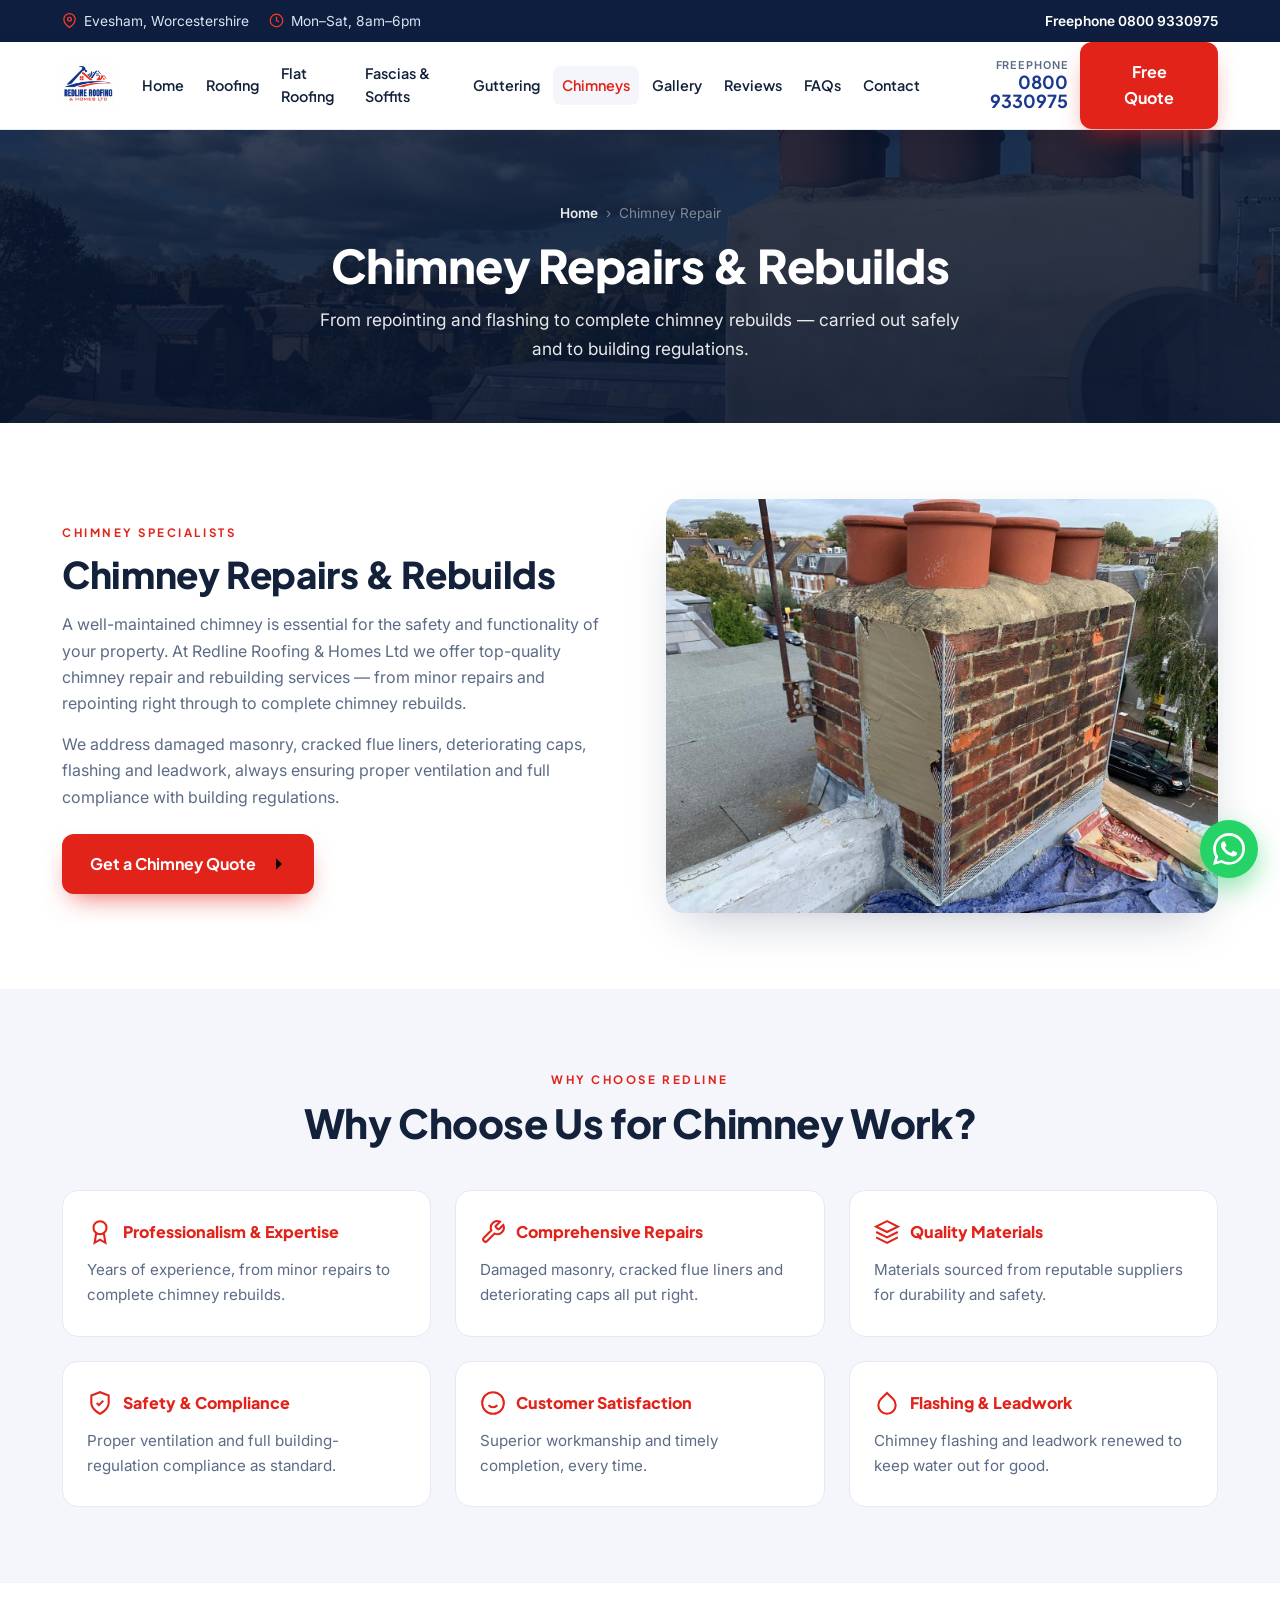
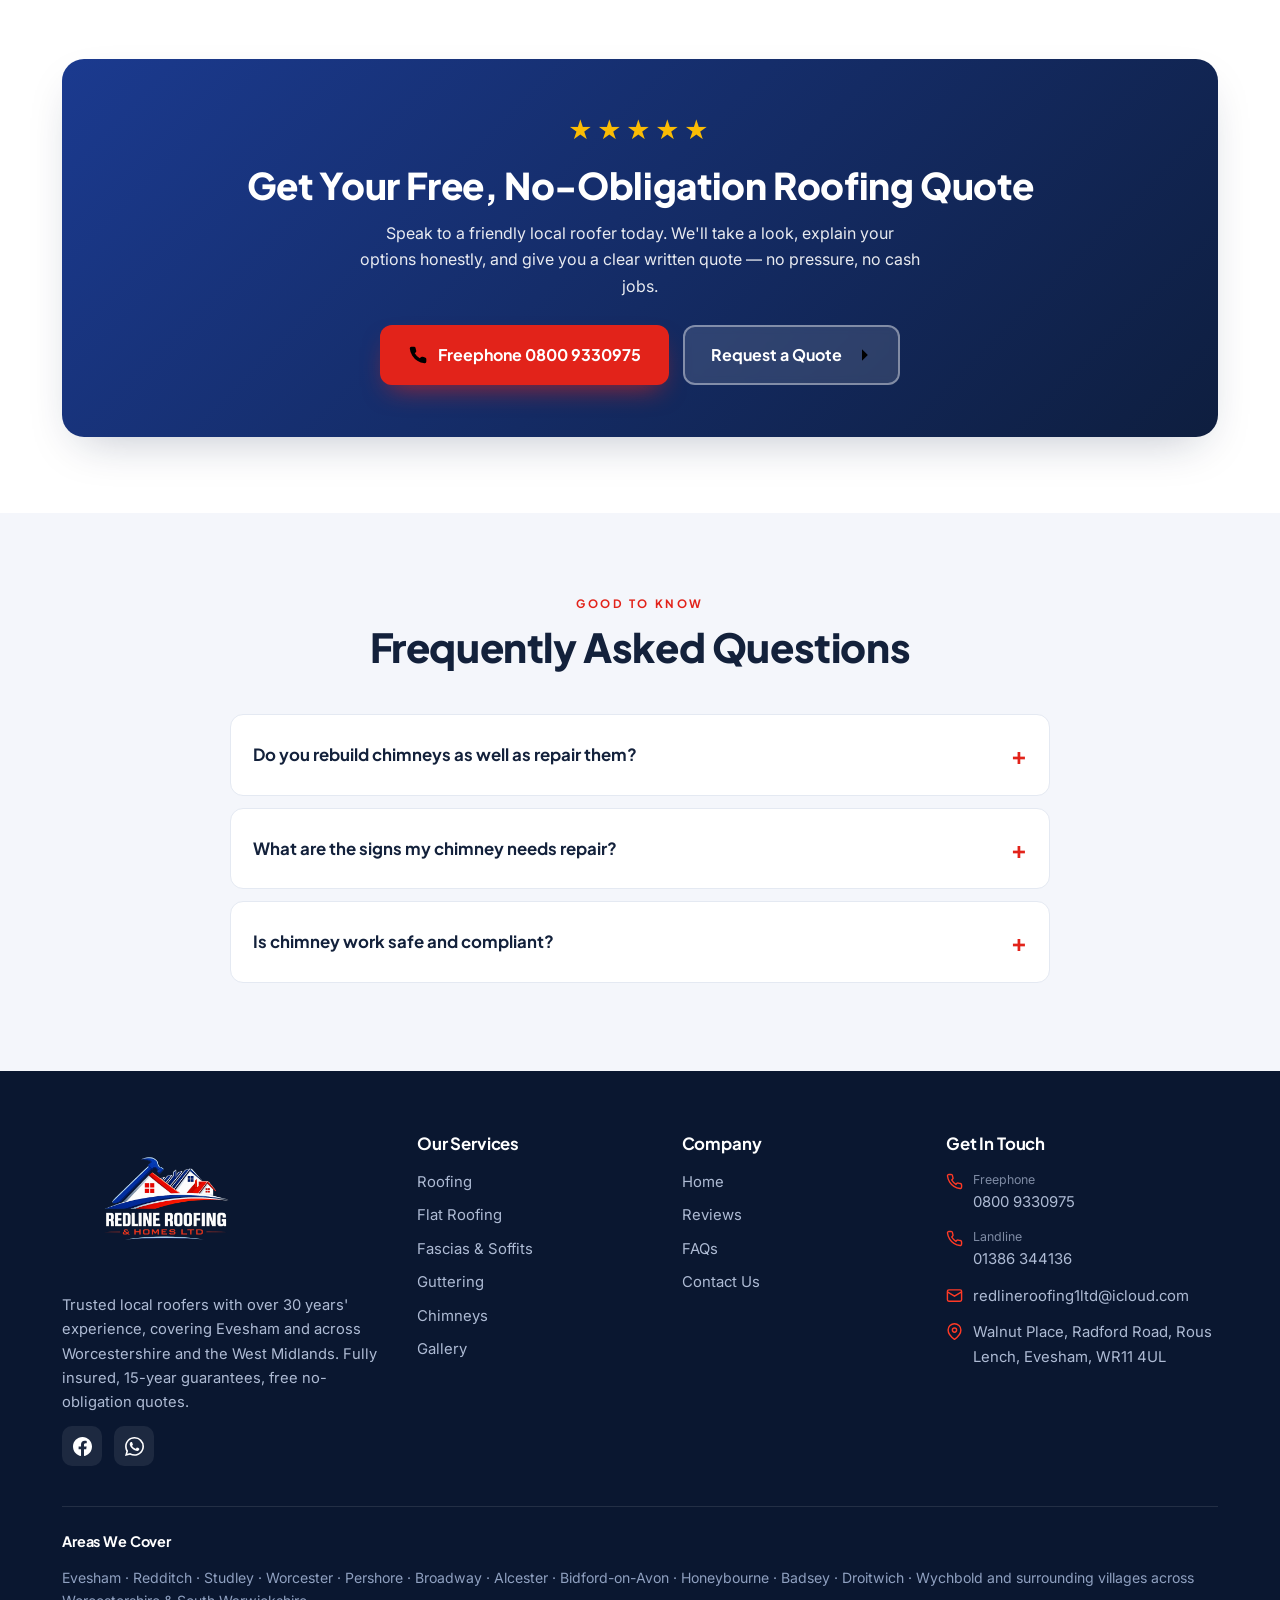
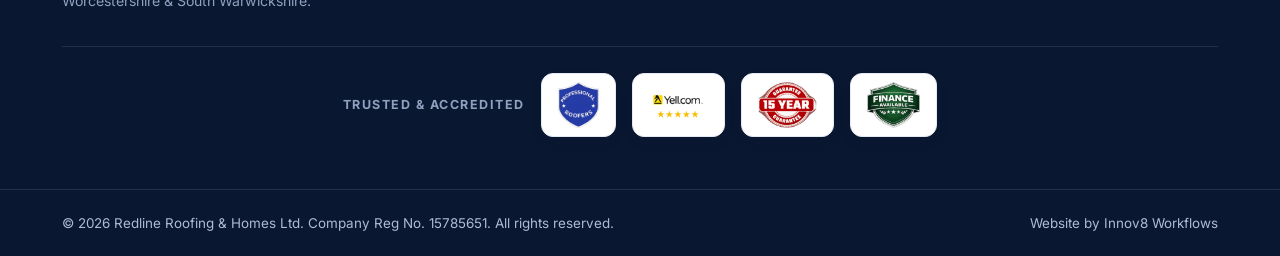
==== chimneys-repair/index.html @ e3055345 "Add 15-Year Guarantee + Finance Available badges to trust strip & footer Cut both from their grey mo" ====
<!DOCTYPE html><html lang="en-GB"><head>
<meta charset="UTF-8"><meta name="viewport" content="width=device-width, initial-scale=1.0">
<title>Chimney Repairs & Rebuilds | Evesham | Redline Roofing</title>
<meta name="description" content="Chimney repairs, repointing, flashing & full rebuilds across Evesham & Worcestershire. Safe, building-reg compliant chimney work by fully insured roofers. Free quotes: 0800 9330975.">
<link rel="canonical" href="https://www.redlineroofingandhomesltd.co.uk/chimneys-repair/">
<meta name="robots" content="index,follow">
<meta name="theme-color" content="#0A1730">
<meta property="og:type" content="website"><meta property="og:site_name" content="Redline Roofing & Homes Ltd">
<meta property="og:title" content="Chimney Repairs & Rebuilds | Evesham | Redline Roofing"><meta property="og:description" content="Chimney repairs, repointing, flashing & full rebuilds across Evesham & Worcestershire. Safe, building-reg compliant chimney work by fully insured roofers. Free quotes: 0800 9330975.">
<meta property="og:url" content="https://www.redlineroofingandhomesltd.co.uk/chimneys-repair/"><meta property="og:image" content="https://innov8-workflows.github.io/Redline-Roofing-Home/assets/img/og-home.jpg">
<meta property="og:image:width" content="1200"><meta property="og:image:height" content="630">
<meta property="og:image:alt" content="Redline Roofing &amp; Homes Ltd — trusted roofers in Evesham &amp; Worcestershire">
<meta name="twitter:card" content="summary_large_image"><meta name="twitter:title" content="Chimney Repairs & Rebuilds | Evesham | Redline Roofing"><meta name="twitter:description" content="Chimney repairs, repointing, flashing & full rebuilds across Evesham & Worcestershire. Safe, building-reg compliant chimney work by fully insured roofers. Free quotes: 0800 9330975."><meta name="twitter:image" content="https://innov8-workflows.github.io/Redline-Roofing-Home/assets/img/og-home.jpg">
<meta name="referrer" content="strict-origin-when-cross-origin">
<link rel="icon" type="image/png" href="../assets/img/favicon.png"><link rel="apple-touch-icon" href="../assets/img/favicon.png">
<link rel="preconnect" href="https://fonts.googleapis.com"><link rel="preconnect" href="https://fonts.gstatic.com" crossorigin>
<link href="https://fonts.googleapis.com/css2?family=Plus+Jakarta+Sans:wght@600;700;800&family=Inter:wght@400;500;600;700&display=swap" rel="stylesheet">
<link rel="stylesheet" href="../assets/site.css">
<script type="application/ld+json">{"@context":"https://schema.org","@graph":[{"@type":"RoofingContractor","@id":"https://www.redlineroofingandhomesltd.co.uk/#business","name":"Redline Roofing & Homes Ltd","image":"https://www.redlineroofingandhomesltd.co.uk/assets/img/hero.jpg","url":"https://www.redlineroofingandhomesltd.co.uk/","logo":"https://www.redlineroofingandhomesltd.co.uk/assets/img/logo.jpg","telephone":"0800 9330975","email":"redlineroofing1ltd@icloud.com","priceRange":"££","address":{"@type":"PostalAddress","streetAddress":"Walnut Place, Radford Road, Rous Lench","addressLocality":"Evesham","addressRegion":"Worcestershire","postalCode":"WR11 4UL","addressCountry":"GB"},"geo":{"@type":"GeoCoordinates","latitude":52.1616,"longitude":-1.9873},"areaServed":[{"@type":"City","name":"Evesham"},{"@type":"City","name":"Redditch"},{"@type":"City","name":"Studley"},{"@type":"City","name":"Worcester"},{"@type":"City","name":"Pershore"},{"@type":"City","name":"Broadway"},{"@type":"City","name":"Alcester"},{"@type":"City","name":"Bidford-on-Avon"},{"@type":"City","name":"Honeybourne"},{"@type":"City","name":"Badsey"},{"@type":"City","name":"Droitwich"},{"@type":"City","name":"Wychbold"}],"openingHoursSpecification":[{"@type":"OpeningHoursSpecification","dayOfWeek":["Monday","Tuesday","Wednesday","Thursday","Friday","Saturday"],"opens":"08:00","closes":"18:00"}],"foundingDate":"2005","slogan":"Your Professional Local Roofers","founder":{"@type":"Person","name":"Levy Price"},"knowsAbout":["Roofing","New roofs","Roof repairs","Flat roofing","EPDM","GRP fibreglass roofing","Fascias and soffits","Guttering","Chimney repairs","Repointing","Leadwork"]},{"@type":"WebPage","@id":"https://www.redlineroofingandhomesltd.co.uk/chimneys-repair/#webpage","url":"https://www.redlineroofingandhomesltd.co.uk/chimneys-repair/","name":"Chimney Repairs & Rebuilds | Evesham | Redline Roofing","description":"Chimney repairs, repointing, flashing & full rebuilds across Evesham & Worcestershire. Safe, building-reg compliant chimney work by fully insured roofers. Free quotes: 0800 9330975.","isPartOf":{"@id":"https://www.redlineroofingandhomesltd.co.uk/#website"},"about":{"@id":"https://www.redlineroofingandhomesltd.co.uk/#business"}},{"@type":"WebSite","@id":"https://www.redlineroofingandhomesltd.co.uk/#website","url":"https://www.redlineroofingandhomesltd.co.uk/","name":"Redline Roofing & Homes Ltd","publisher":{"@id":"https://www.redlineroofingandhomesltd.co.uk/#business"}},{"@type":"BreadcrumbList","@id":"https://www.redlineroofingandhomesltd.co.uk/chimneys-repair/#breadcrumb","itemListElement":[{"@type":"ListItem","position":1,"name":"Home","item":"https://www.redlineroofingandhomesltd.co.uk/"},{"@type":"ListItem","position":2,"name":"Chimney Repair","item":"https://www.redlineroofingandhomesltd.co.uk/chimneys-repair/"}]},{"@type":"Service","name":"Chimney Repair & Rebuilds","provider":{"@id":"https://www.redlineroofingandhomesltd.co.uk/#business"},"areaServed":[{"@type":"City","name":"Evesham"},{"@type":"City","name":"Redditch"},{"@type":"City","name":"Studley"},{"@type":"City","name":"Worcester"},{"@type":"City","name":"Pershore"},{"@type":"City","name":"Broadway"},{"@type":"City","name":"Alcester"},{"@type":"City","name":"Bidford-on-Avon"},{"@type":"City","name":"Honeybourne"},{"@type":"City","name":"Badsey"},{"@type":"City","name":"Droitwich"},{"@type":"City","name":"Wychbold"}],"description":"Chimney repairs, repointing, flashing & full rebuilds across Evesham & Worcestershire. Safe, building-reg compliant chimney work by fully insured roofers. Free quotes: 0800 9330975.","serviceType":"Chimney Repair & Rebuilds"},{"@type":"FAQPage","@id":"https://www.redlineroofingandhomesltd.co.uk/chimneys-repair/#faq","mainEntity":[{"@type":"Question","name":"Do you rebuild chimneys as well as repair them?","acceptedAnswer":{"@type":"Answer","text":"Yes — we handle everything from minor repointing and flashing repairs to complete chimney rebuilds, always to building-regulation standards."}},{"@type":"Question","name":"What are the signs my chimney needs repair?","acceptedAnswer":{"@type":"Answer","text":"Crumbling mortar, leaning stacks, damaged flaunching or pots, damp patches on internal chimney breasts and failing lead flashing are all signs it's time for a chimney inspection."}},{"@type":"Question","name":"Is chimney work safe and compliant?","acceptedAnswer":{"@type":"Answer","text":"Absolutely. We ensure proper ventilation, use quality materials and comply with building regulations on every chimney job, and we're fully insured."}}]}]}</script>
</head><body>
<div class="topbar"><div class="wrap">
  <div class="tb-left">
    <span><svg viewBox="0 0 24 24" aria-hidden="true"><path d="M21 10c0 7-9 13-9 13s-9-6-9-13a9 9 0 0 1 18 0z"/><circle cx="12" cy="10" r="3"/></svg>Evesham, Worcestershire</span>
    <span><svg viewBox="0 0 24 24" aria-hidden="true"><circle cx="12" cy="12" r="10"/><polyline points="12 6 12 12 16 14"/></svg>Mon–Sat, 8am–6pm</span>
  </div>
  <div class="tb-right"><a href="tel:08009330975">Freephone 0800 9330975</a></div>
</div></div>
<header class="nav"><div class="wrap">
  <a class="nav-logo" href="../" aria-label="Redline Roofing & Homes Ltd home"><img src="../assets/img/logo.jpg" alt="Redline Roofing & Homes Ltd logo" width="170" height="68"></a>
  <nav class="nav-menu" aria-label="Primary"><a href="../">Home</a><a href="../roofing/">Roofing</a><a href="../flat-roofing/">Flat Roofing</a><a href="../fascias-soffits/">Fascias & Soffits</a><a href="../guttering/">Guttering</a><a href="../chimneys-repair/" class="active">Chimneys</a><a href="../gallery/">Gallery</a><a href="../reviews/">Reviews</a><a href="../faqs/">FAQs</a><a href="../contact-us/">Contact</a></nav>
  <div class="nav-cta">
    <a class="nav-call" href="tel:08009330975"><small>Freephone</small><b>0800 9330975</b></a>
    <a class="btn btn-red" href="../contact-us/">Free Quote</a>
  </div>
  <button class="nav-toggle" aria-label="Menu" aria-expanded="false" onclick="var m=document.getElementById('mm');var o=m.classList.toggle('open');this.setAttribute('aria-expanded',o)"><span></span><span></span><span></span></button>
</div></header>
<div class="mobile-menu" id="mm"><a href="../">Home</a><a href="../roofing/">Roofing</a><a href="../flat-roofing/">Flat Roofing</a><a href="../fascias-soffits/">Fascias & Soffits</a><a href="../guttering/">Guttering</a><a href="../chimneys-repair/">Chimneys</a><a href="../gallery/">Gallery</a><a href="../reviews/">Reviews</a><a href="../faqs/">FAQs</a><a href="../contact-us/">Contact</a><a href="tel:08009330975" style="color:var(--red)">📞 Call 0800 9330975</a></div><section class="page-hero" style="background:url('../assets/img/chimney-1.jpg') center/cover no-repeat #0A1730"><div class="wrap"><div class="crumbs"><a href="../">Home</a><span>›</span><span>Chimney Repair</span></div><h1>Chimney Repairs &amp; Rebuilds</h1><p>From repointing and flashing to complete chimney rebuilds — carried out safely and to building regulations.</p></div></section>
<section class="section"><div class="wrap"><div class="split">
  <div class="split-body reveal">
    <span class="eyebrow">Chimney Specialists</span><h2>Chimney Repairs &amp; Rebuilds</h2>
    <p>A well-maintained chimney is essential for the safety and functionality of your property. At Redline Roofing & Homes Ltd we offer top-quality chimney repair and rebuilding services — from minor repairs and repointing right through to complete chimney rebuilds.</p>
    <p>We address damaged masonry, cracked flue liners, deteriorating caps, flashing and leadwork, always ensuring proper ventilation and full compliance with building regulations.</p>
    <a class="btn btn-red" href="../contact-us/">Get a Chimney Quote <svg viewBox="0 0 24 24" aria-hidden="true"><line x1="5" y1="12" x2="19" y2="12"/><polyline points="12 5 19 12 12 19"/></svg></a>
  </div>
  <div class="split-media reveal"><img src="../assets/img/chimney-2.jpg" alt="Chimney repointing and repair in progress in Evesham" loading="lazy"></div>
</div></div></section>
<section class="section mist"><div class="wrap">
  <div class="section-head reveal"><span class="eyebrow">Why Choose Redline</span><h2>Why Choose Us for Chimney Work?</h2></div>
  <div class="feat-grid">
    <div class="feat-card reveal"><div class="n"><svg viewBox="0 0 24 24" aria-hidden="true"><circle cx="12" cy="8" r="6"/><path d="M15.477 12.89 17 22l-5-3-5 3 1.523-9.11"/></svg> Professionalism &amp; Expertise</div><p>Years of experience, from minor repairs to complete chimney rebuilds.</p></div>
    <div class="feat-card reveal"><div class="n"><svg viewBox="0 0 24 24" aria-hidden="true"><path d="M14.7 6.3a1 1 0 0 0 0 1.4l1.6 1.6a1 1 0 0 0 1.4 0l3.77-3.77a6 6 0 0 1-7.94 7.94l-6.91 6.91a2.12 2.12 0 0 1-3-3l6.91-6.91a6 6 0 0 1 7.94-7.94l-3.76 3.76z"/></svg> Comprehensive Repairs</div><p>Damaged masonry, cracked flue liners and deteriorating caps all put right.</p></div>
    <div class="feat-card reveal"><div class="n"><svg viewBox="0 0 24 24" aria-hidden="true"><polygon points="12 2 2 7 12 12 22 7 12 2"/><polyline points="2 17 12 22 22 17"/><polyline points="2 12 12 17 22 12"/></svg> Quality Materials</div><p>Materials sourced from reputable suppliers for durability and safety.</p></div>
    <div class="feat-card reveal"><div class="n"><svg viewBox="0 0 24 24" aria-hidden="true"><path d="M12 22s8-4 8-10V5l-8-3-8 3v7c0 6 8 10 8 10z"/><polyline points="9 12 11 14 15 10"/></svg> Safety &amp; Compliance</div><p>Proper ventilation and full building-regulation compliance as standard.</p></div>
    <div class="feat-card reveal"><div class="n"><svg viewBox="0 0 24 24" aria-hidden="true"><circle cx="12" cy="12" r="10"/><path d="M8 14s1.5 2 4 2 4-2 4-2"/><line x1="9" y1="9" x2="9.01" y2="9"/><line x1="15" y1="9" x2="15.01" y2="9"/></svg> Customer Satisfaction</div><p>Superior workmanship and timely completion, every time.</p></div>
    <div class="feat-card reveal"><div class="n"><svg viewBox="0 0 24 24" aria-hidden="true"><path d="M12 2.69l5.66 5.66a8 8 0 1 1-11.31 0z"/></svg> Flashing &amp; Leadwork</div><p>Chimney flashing and leadwork renewed to keep water out for good.</p></div>
  </div>
</div></section><section class="section"><div class="wrap"><div class="band reveal">
   <div class="stars">★★★★★</div>
   <h2>Get Your Free, No-Obligation Roofing Quote</h2>
   <p>Speak to a friendly local roofer today. We'll take a look, explain your options honestly, and give you a clear written quote — no pressure, no cash jobs.</p>
   <div class="hero-actions">
     <a class="btn btn-red" href="tel:08009330975"><svg viewBox="0 0 24 24" aria-hidden="true"><path d="M22 16.92v3a2 2 0 0 1-2.18 2 19.79 19.79 0 0 1-8.63-3.07 19.5 19.5 0 0 1-6-6 19.79 19.79 0 0 1-3.07-8.67A2 2 0 0 1 4.11 2h3a2 2 0 0 1 2 1.72 12.84 12.84 0 0 0 .7 2.81 2 2 0 0 1-.45 2.11L8.09 9.91a16 16 0 0 0 6 6l1.27-1.27a2 2 0 0 1 2.11-.45 12.84 12.84 0 0 0 2.81.7A2 2 0 0 1 22 16.92z"/></svg> Freephone 0800 9330975</a>
     <a class="btn btn-ghost" href="../contact-us/">Request a Quote <svg viewBox="0 0 24 24" aria-hidden="true"><line x1="5" y1="12" x2="19" y2="12"/><polyline points="12 5 19 12 12 19"/></svg></a>
   </div>
  </div></div></section><section class="section mist"><div class="wrap"><div class="section-head reveal"><span class="eyebrow">Good to know</span><h2>Frequently Asked Questions</h2></div><div class="faq"><details class="reveal"><summary>Do you rebuild chimneys as well as repair them?</summary><div class="fa-body">Yes — we handle everything from minor repointing and flashing repairs to complete chimney rebuilds, always to building-regulation standards.</div></details><details class="reveal"><summary>What are the signs my chimney needs repair?</summary><div class="fa-body">Crumbling mortar, leaning stacks, damaged flaunching or pots, damp patches on internal chimney breasts and failing lead flashing are all signs it's time for a chimney inspection.</div></details><details class="reveal"><summary>Is chimney work safe and compliant?</summary><div class="fa-body">Absolutely. We ensure proper ventilation, use quality materials and comply with building regulations on every chimney job, and we're fully insured.</div></details></div></div></section>
<a class="wa-float" href="https://wa.me/447547575441" target="_blank" rel="noopener" aria-label="WhatsApp us"><svg viewBox="0 0 24 24" aria-hidden="true"><path d="M17.47 14.38c-.3-.15-1.76-.87-2.03-.97-.27-.1-.47-.15-.67.15-.2.3-.77.96-.95 1.16-.17.2-.35.22-.65.07-.3-.15-1.26-.46-2.4-1.48-.89-.79-1.49-1.77-1.66-2.07-.17-.3-.02-.46.13-.61.13-.13.3-.35.45-.52.15-.17.2-.3.3-.5.1-.2.05-.37-.02-.52-.07-.15-.67-1.61-.92-2.21-.24-.58-.49-.5-.67-.51-.17-.01-.37-.01-.57-.01-.2 0-.52.07-.8.37-.27.3-1.04 1.02-1.04 2.48 0 1.46 1.07 2.88 1.22 3.08.15.2 2.1 3.2 5.08 4.49.71.31 1.26.49 1.69.63.71.23 1.36.19 1.87.12.57-.09 1.76-.72 2.01-1.41.25-.7.25-1.29.17-1.41-.07-.13-.27-.2-.57-.35z"/><path d="M20.52 3.45A11.86 11.86 0 0 0 12.04 0C5.46 0 .1 5.35.1 11.93c0 2.1.55 4.15 1.6 5.96L0 24l6.3-1.65a11.9 11.9 0 0 0 5.73 1.46h.01c6.58 0 11.93-5.35 11.94-11.93a11.86 11.86 0 0 0-3.46-8.43zM12.05 21.8h-.01a9.9 9.9 0 0 1-5.04-1.38l-.36-.21-3.74.98 1-3.65-.24-.37a9.86 9.86 0 0 1-1.51-5.25c0-5.46 4.45-9.9 9.91-9.9 2.65 0 5.13 1.03 7 2.9a9.82 9.82 0 0 1 2.9 7c-.01 5.46-4.46 9.9-9.91 9.9z"/></svg></a>
<footer class="footer"><div class="wrap"><div class="foot-grid">
  <div>
    <img class="foot-logo" src="../assets/img/logo-white.png" alt="Redline Roofing & Homes Ltd">
    <p>Trusted local roofers with over 30 years' experience, covering Evesham and across Worcestershire and the West Midlands. Fully insured, 15-year guarantees, free no-obligation quotes.</p>
    <div class="foot-social">
      <a href="https://www.facebook.com/redlineroofingandhomesltd/reviews" target="_blank" rel="noopener" aria-label="Facebook"><svg viewBox="0 0 24 24" aria-hidden="true"><path d="M24 12.07C24 5.4 18.63 0 12 0S0 5.4 0 12.07C0 18.1 4.39 23.09 10.13 24v-8.44H7.08v-3.49h3.05V9.41c0-3.02 1.79-4.69 4.53-4.69 1.31 0 2.68.24 2.68.24v2.97h-1.5c-1.49 0-1.96.93-1.96 1.89v2.25h3.32l-.53 3.49h-2.79V24C19.61 23.09 24 18.1 24 12.07z"/></svg></a>
      <a href="https://wa.me/447547575441" target="_blank" rel="noopener" aria-label="WhatsApp"><svg viewBox="0 0 24 24" aria-hidden="true"><path d="M17.47 14.38c-.3-.15-1.76-.87-2.03-.97-.27-.1-.47-.15-.67.15-.2.3-.77.96-.95 1.16-.17.2-.35.22-.65.07-.3-.15-1.26-.46-2.4-1.48-.89-.79-1.49-1.77-1.66-2.07-.17-.3-.02-.46.13-.61.13-.13.3-.35.45-.52.15-.17.2-.3.3-.5.1-.2.05-.37-.02-.52-.07-.15-.67-1.61-.92-2.21-.24-.58-.49-.5-.67-.51-.17-.01-.37-.01-.57-.01-.2 0-.52.07-.8.37-.27.3-1.04 1.02-1.04 2.48 0 1.46 1.07 2.88 1.22 3.08.15.2 2.1 3.2 5.08 4.49.71.31 1.26.49 1.69.63.71.23 1.36.19 1.87.12.57-.09 1.76-.72 2.01-1.41.25-.7.25-1.29.17-1.41-.07-.13-.27-.2-.57-.35z"/><path d="M20.52 3.45A11.86 11.86 0 0 0 12.04 0C5.46 0 .1 5.35.1 11.93c0 2.1.55 4.15 1.6 5.96L0 24l6.3-1.65a11.9 11.9 0 0 0 5.73 1.46h.01c6.58 0 11.93-5.35 11.94-11.93a11.86 11.86 0 0 0-3.46-8.43zM12.05 21.8h-.01a9.9 9.9 0 0 1-5.04-1.38l-.36-.21-3.74.98 1-3.65-.24-.37a9.86 9.86 0 0 1-1.51-5.25c0-5.46 4.45-9.9 9.91-9.9 2.65 0 5.13 1.03 7 2.9a9.82 9.82 0 0 1 2.9 7c-.01 5.46-4.46 9.9-9.91 9.9z"/></svg></a>
    </div>
  </div>
  <div><h4>Our Services</h4><ul class="foot-links"><a href="../roofing/">Roofing</a><a href="../flat-roofing/">Flat Roofing</a><a href="../fascias-soffits/">Fascias & Soffits</a><a href="../guttering/">Guttering</a><a href="../chimneys-repair/">Chimneys</a><a href="../gallery/">Gallery</a></ul></div>
  <div><h4>Company</h4><ul class="foot-links">
    <a href="../">Home</a><a href="../reviews/">Reviews</a><a href="../faqs/">FAQs</a><a href="../contact-us/">Contact Us</a>
  </ul></div>
  <div><h4>Get In Touch</h4><ul class="foot-contact" style="list-style:none">
    <li><svg viewBox="0 0 24 24" aria-hidden="true"><path d="M22 16.92v3a2 2 0 0 1-2.18 2 19.79 19.79 0 0 1-8.63-3.07 19.5 19.5 0 0 1-6-6 19.79 19.79 0 0 1-3.07-8.67A2 2 0 0 1 4.11 2h3a2 2 0 0 1 2 1.72 12.84 12.84 0 0 0 .7 2.81 2 2 0 0 1-.45 2.11L8.09 9.91a16 16 0 0 0 6 6l1.27-1.27a2 2 0 0 1 2.11-.45 12.84 12.84 0 0 0 2.81.7A2 2 0 0 1 22 16.92z"/></svg><span><small style="display:block;opacity:.7">Freephone</small><a href="tel:08009330975">0800 9330975</a></span></li>
    <li><svg viewBox="0 0 24 24" aria-hidden="true"><path d="M22 16.92v3a2 2 0 0 1-2.18 2 19.79 19.79 0 0 1-8.63-3.07 19.5 19.5 0 0 1-6-6 19.79 19.79 0 0 1-3.07-8.67A2 2 0 0 1 4.11 2h3a2 2 0 0 1 2 1.72 12.84 12.84 0 0 0 .7 2.81 2 2 0 0 1-.45 2.11L8.09 9.91a16 16 0 0 0 6 6l1.27-1.27a2 2 0 0 1 2.11-.45 12.84 12.84 0 0 0 2.81.7A2 2 0 0 1 22 16.92z"/></svg><span><small style="display:block;opacity:.7">Landline</small><a href="tel:01386344136">01386 344136</a></span></li>
    <li><svg viewBox="0 0 24 24" aria-hidden="true"><rect x="2" y="4" width="20" height="16" rx="2"/><path d="m22 7-10 6L2 7"/></svg><a href="mailto:redlineroofing1ltd@icloud.com">redlineroofing1ltd@icloud.com</a></li>
    <li><svg viewBox="0 0 24 24" aria-hidden="true"><path d="M21 10c0 7-9 13-9 13s-9-6-9-13a9 9 0 0 1 18 0z"/><circle cx="12" cy="10" r="3"/></svg><span>Walnut Place, Radford Road, Rous Lench, Evesham, WR11 4UL</span></li>
  </ul></div>
</div>
<div class="foot-areas" style="margin-top:40px;padding-top:26px;border-top:1px solid rgba(255,255,255,.1)"><h4 style="font-size:.9rem">Areas We Cover</h4><p style="font-size:.88rem;color:#8fa0c0">Evesham · Redditch · Studley · Worcester · Pershore · Broadway · Alcester · Bidford-on-Avon · Honeybourne · Badsey · Droitwich · Wychbold and surrounding villages across Worcestershire &amp; South Warwickshire.</p></div><div class="foot-accred"><span>Trusted &amp; Accredited</span><div class="acc-chip sm"><img src="../assets/img/acc-badge.png" alt="Professional roofers badge"></div><div class="acc-chip sm"><img src="../assets/img/acc-yell.png" alt="Listed on Yell"></div><div class="acc-chip sm"><img src="../assets/img/acc-guarantee.png" alt="15-year workmanship guarantee"></div><div class="acc-chip sm"><img src="../assets/img/acc-finance.png" alt="Finance available"></div></div>
</div>
<div class="foot-bottom"><div class="wrap">
  <span>© 2026 Redline Roofing & Homes Ltd. Company Reg No. 15785651. All rights reserved.</span>
  <span>Website by <a href="https://innov8workflows.co.uk" target="_blank" rel="noopener">Innov8 Workflows</a></span>
</div></div>
</footer>
<script>
document.querySelectorAll('#mm a').forEach(function(a){a.addEventListener('click',function(){document.getElementById('mm').classList.remove('open')})});
(function(){var e=[].slice.call(document.querySelectorAll('.reveal'));if(!('IntersectionObserver' in window)){e.forEach(function(x){x.classList.add('in')});return}var o=new IntersectionObserver(function(es){es.forEach(function(en){if(en.isIntersecting){en.target.classList.add('in');o.unobserve(en.target)}})},{threshold:.12});e.forEach(function(x){o.observe(x)})})();
(function(){var vids=[].slice.call(document.querySelectorAll('.ba-vid video'));if(!vids.length)return;function play(v){var p=v.play();if(p&&p.catch)p.catch(function(){})}if(!('IntersectionObserver' in window)){vids.forEach(play);return}var o=new IntersectionObserver(function(es){es.forEach(function(en){if(en.isIntersecting)play(en.target);else en.target.pause()})},{threshold:.35});vids.forEach(function(v){o.observe(v)})})();
(function(){var root=document.querySelector('[data-rev]');if(!root)return;var track=root.querySelector('.rev-track'),dots=root.parentNode.querySelector('.rev-dots'),cards=[].slice.call(track.children);var page=0,timer;function pv(){return window.matchMedia('(min-width:961px)').matches?3:window.matchMedia('(min-width:641px)').matches?2:1}function pages(){return Math.ceil(cards.length/pv())}function render(){var mx=Math.max(0,(cards.length-pv())*(100/pv()));var sh=Math.min(page*100,mx);track.style.transform='translateX(-'+sh+'%)';[].slice.call(dots.children).forEach(function(d,i){d.className=i===page?'on':''})}function build(){dots.innerHTML='';for(var i=0;i<pages();i++){(function(i){var b=document.createElement('button');b.setAttribute('aria-label','Go to slide '+(i+1));b.addEventListener('click',function(){page=i;render();reset()});dots.appendChild(b)})(i)}if(page>=pages())page=pages()-1;render()}function go(d){var n=pages();page=(page+d+n)%n;render()}function reset(){clearInterval(timer);timer=setInterval(function(){go(1)},5000)}root.querySelector('.prev').addEventListener('click',function(){go(-1);reset()});root.querySelector('.next').addEventListener('click',function(){go(1);reset()});root.addEventListener('mouseenter',function(){clearInterval(timer)});root.addEventListener('mouseleave',reset);var x0=null;root.addEventListener('touchstart',function(e){x0=e.touches[0].clientX},{passive:true});root.addEventListener('touchend',function(e){if(x0===null)return;var dx=e.changedTouches[0].clientX-x0;if(Math.abs(dx)>40){go(dx<0?1:-1);reset()}x0=null});var rt;window.addEventListener('resize',function(){clearTimeout(rt);rt=setTimeout(build,200)});build();reset()})();
var qf=document.getElementById('quoteForm');
if(qf){qf.addEventListener('submit',function(e){e.preventDefault();var f=this;var msg='New enquiry from the website%0a%0aName: '+encodeURIComponent(f.name.value)+'%0aPhone: '+encodeURIComponent(f.phone.value)+'%0aService: '+encodeURIComponent(f.service.value)+'%0aDetails: '+encodeURIComponent(f.message.value);window.open('https://wa.me/447547575441?text='+msg,'_blank');f.reset();var b=f.querySelector('button[type=submit]');b.textContent='Opening WhatsApp…';setTimeout(function(){b.textContent='Send My Enquiry'},2500);});}
</script>
</body></html>
---- assets/site.css ----
/* Redline Roofing & Homes Ltd — site stylesheet */
:root{
  --navy:#1B3A8F;--navy-deep:#0E1E3F;--navy-900:#0A1730;
  --red:#E2231A;--red-bright:#FF3A26;--red-deep:#C21810;
  --ink:#13213B;--muted:#5C6B86;--paper:#fff;--mist:#F4F6FB;--line:#E4E9F2;--gold:#FBBC04;
  --shadow:0 18px 48px -18px rgba(14,30,63,.28);--shadow-sm:0 6px 18px -8px rgba(14,30,63,.22);
  --display:'Plus Jakarta Sans',system-ui,sans-serif;--body:'Inter',system-ui,-apple-system,sans-serif;
  --wrap:1200px;
}
*{margin:0;padding:0;box-sizing:border-box}
html{scroll-behavior:smooth;-webkit-text-size-adjust:100%}
body{font-family:var(--body);color:var(--ink);line-height:1.65;background:var(--paper);overflow-x:hidden}
img,video{max-width:100%;display:block}
a{color:inherit;text-decoration:none}
h1,h2,h3,h4{font-family:var(--display);line-height:1.12;letter-spacing:-.01em;color:var(--ink)}
.wrap{max-width:var(--wrap);margin:0 auto;padding:0 22px}
.eyebrow{display:inline-block;font-family:var(--display);font-weight:700;font-size:.72rem;letter-spacing:.22em;text-transform:uppercase;color:var(--red);margin-bottom:12px}
.section{padding:76px 0}
.section.tight{padding:52px 0}
.section.mist{background:var(--mist)}
.section-head{max-width:720px;margin:0 auto 44px;text-align:center}
.section-head h2{font-size:clamp(1.7rem,3.6vw,2.5rem);font-weight:800}
.section-head p{margin-top:14px;color:var(--muted);font-size:1.06rem}
.lead{font-size:1.08rem;color:var(--muted)}

/* buttons */
.btn{display:inline-flex;align-items:center;justify-content:center;gap:10px;padding:15px 26px;font-family:var(--display);font-weight:700;font-size:1rem;border-radius:12px;border:2px solid transparent;cursor:pointer;transition:transform .15s,box-shadow .2s,background .2s,color .2s;text-align:center}
.btn svg{width:20px;height:20px;flex-shrink:0}
.btn:active{transform:translateY(1px)}
.btn-red{background:var(--red);color:#fff;box-shadow:0 12px 26px -10px rgba(226,35,26,.7)}
.btn-red:hover{background:var(--red-bright);transform:translateY(-2px)}
.btn-navy{background:var(--navy);color:#fff}
.btn-navy:hover{background:var(--navy-deep);transform:translateY(-2px)}
.btn-ghost{background:rgba(255,255,255,.12);color:#fff;border-color:rgba(255,255,255,.4);backdrop-filter:blur(4px)}
.btn-ghost:hover{background:rgba(255,255,255,.2)}
.btn-outline{background:transparent;color:var(--navy);border-color:var(--line)}
.btn-outline:hover{border-color:var(--navy);background:var(--mist)}

/* top bar */
.topbar{background:var(--navy-deep);color:#dbe4f5;font-size:.86rem}
.topbar .wrap{display:flex;align-items:center;justify-content:space-between;gap:16px;min-height:42px;flex-wrap:wrap}
.topbar a{color:#fff;font-weight:600;white-space:nowrap}
.topbar .tb-left{display:flex;gap:20px;align-items:center;flex-wrap:wrap}
.topbar .tb-left span{display:inline-flex;align-items:center;gap:7px}
.topbar svg{width:15px;height:15px;stroke:var(--red-bright);fill:none;stroke-width:2}
.topbar .tb-right{display:flex;gap:16px;align-items:center;color:#9fb0d0}

/* nav */
.nav{position:sticky;top:0;z-index:50;background:#fff;border-bottom:1px solid var(--line);box-shadow:0 2px 14px rgba(14,30,63,.06)}
.nav .wrap{display:flex;align-items:center;justify-content:space-between;gap:18px;min-height:78px}
.nav-logo{display:flex;align-items:center}
.nav-logo img{height:56px;width:auto}
.nav-menu{display:flex;align-items:center;gap:4px}
.nav-menu a{font-family:var(--display);font-weight:600;font-size:.95rem;color:var(--ink);padding:9px 12px;border-radius:8px;transition:color .2s,background .2s}
.nav-menu a:hover,.nav-menu a.active{color:var(--red);background:var(--mist)}
.nav-cta{display:flex;align-items:center;gap:12px}
.nav-call{display:flex;flex-direction:column;line-height:1.1;text-align:right}
.nav-call small{font-size:.68rem;color:var(--muted);font-weight:600;text-transform:uppercase;letter-spacing:.08em}
.nav-call b{font-family:var(--display);font-size:1.12rem;color:var(--navy)}
.nav-toggle{display:none;background:none;border:0;cursor:pointer;padding:8px}
.nav-toggle span{display:block;width:26px;height:3px;background:var(--navy);border-radius:2px;margin:5px 0;transition:.25s}
.mobile-menu{display:none;background:#fff;border-bottom:1px solid var(--line)}
.mobile-menu a{display:block;padding:14px 22px;font-family:var(--display);font-weight:600;color:var(--ink);border-top:1px solid var(--line)}
.mobile-menu a:hover{background:var(--mist);color:var(--red)}
.mobile-menu.open{display:block}

/* hero (home) */
.hero{position:relative;min-height:92vh;display:flex;align-items:center;justify-content:center;text-align:center;color:#fff;overflow:hidden}
.hero-video{position:absolute;inset:0;width:100%;height:100%;object-fit:cover;z-index:1;background:var(--navy-900)}
.hero-veil{position:absolute;inset:0;z-index:2;background:radial-gradient(120% 90% at 50% 34%,rgba(10,23,48,.5) 0%,rgba(10,23,48,.78) 72%,rgba(10,23,48,.92) 100%)}
.hero-inner{position:relative;z-index:3;padding:110px 22px 90px;width:100%;max-width:1000px}
.hero-logo{width:min(88vw,760px);margin:0 auto 22px;filter:drop-shadow(0 14px 30px rgba(0,0,0,.5))}
.hero h1{color:#fff;font-size:clamp(1.7rem,4.4vw,3rem);font-weight:800;text-shadow:0 2px 18px rgba(0,0,0,.4)}
.hero h1 .accent{color:var(--red-bright)}
.hero p{margin:18px auto 30px;max-width:620px;font-size:1.12rem;color:rgba(255,255,255,.92)}
.hero-actions{display:flex;gap:14px;justify-content:center;flex-wrap:wrap}
.hero-badges{display:flex;gap:22px;justify-content:center;flex-wrap:wrap;margin-top:34px;color:#fff}
.hero-badges span{display:inline-flex;align-items:center;gap:9px;font-weight:600;font-size:.92rem}
.hero-badges svg{width:20px;height:20px;stroke:var(--red-bright);fill:none;stroke-width:2}

/* page hero (interior) */
.page-hero{position:relative;color:#fff;text-align:center;padding:72px 22px 60px}
.page-hero::before{content:"";position:absolute;inset:0;background:linear-gradient(rgba(10,23,48,.82),rgba(10,23,48,.9))}
.page-hero>.wrap{position:relative;z-index:1}
.page-hero h1{color:#fff;font-size:clamp(1.9rem,4.4vw,2.9rem);font-weight:800}
.page-hero p{margin:14px auto 0;max-width:640px;color:rgba(255,255,255,.9);font-size:1.08rem}
.crumbs{display:flex;gap:8px;justify-content:center;align-items:center;margin-bottom:16px;font-size:.85rem;color:rgba(255,255,255,.75);flex-wrap:wrap}
.crumbs a{color:rgba(255,255,255,.9);font-weight:600}
.crumbs a:hover{color:var(--red-bright)}
.crumbs span{opacity:.6}

/* trust strip */
.trust{background:#fff;border-bottom:1px solid var(--line)}
.trust-items{display:grid;grid-template-columns:repeat(4,1fr);gap:0}
.trust-item{display:flex;align-items:center;gap:13px;padding:24px 18px;border-right:1px solid var(--line)}
.trust-item:last-child{border-right:0}
.trust-item svg{width:32px;height:32px;stroke:var(--red);fill:none;stroke-width:1.8;flex-shrink:0}
.trust-item b{display:block;font-family:var(--display);font-size:1.02rem;color:var(--ink)}
.trust-item small{color:var(--muted);font-size:.84rem}

/* intro / split */
.split{display:grid;grid-template-columns:1fr 1fr;gap:52px;align-items:center}
.split.rev .split-media{order:2}
.split-media img,.split-media video{border-radius:18px;box-shadow:var(--shadow);width:100%}
.split-body h2{font-size:clamp(1.6rem,3.4vw,2.3rem);font-weight:800;margin-bottom:16px}
.split-body p{color:var(--muted);margin-bottom:14px}
.split-body .btn{margin-top:10px}
.ticks{list-style:none;margin:18px 0 8px}
.ticks li{display:flex;gap:11px;align-items:flex-start;padding:7px 0;font-weight:500;color:var(--ink)}
.ticks svg{width:20px;height:20px;stroke:var(--red);fill:none;stroke-width:2.4;flex-shrink:0;margin-top:3px}

/* services grid */
.svc-grid{display:grid;grid-template-columns:repeat(3,1fr);gap:24px}
.svc-card{background:#fff;border:1px solid var(--line);border-radius:16px;padding:30px 26px;box-shadow:var(--shadow-sm);transition:transform .2s,box-shadow .2s;display:flex;flex-direction:column}
.svc-card:hover{transform:translateY(-5px);box-shadow:var(--shadow)}
.svc-ic{width:56px;height:56px;border-radius:13px;background:linear-gradient(135deg,var(--navy),var(--navy-deep));display:flex;align-items:center;justify-content:center;margin-bottom:18px}
.svc-ic svg{width:28px;height:28px;stroke:#fff;fill:none;stroke-width:1.9}
.svc-card h3{font-size:1.24rem;font-weight:800;margin-bottom:9px}
.svc-card p{color:var(--muted);font-size:.97rem;margin-bottom:16px;flex:1}
.svc-more{font-family:var(--display);font-weight:700;color:var(--red);font-size:.94rem;display:inline-flex;align-items:center;gap:6px}
.svc-more svg{width:16px;height:16px;flex-shrink:0;stroke:var(--red);fill:none;stroke-width:2.4}
.svc-card:hover .svc-more{gap:10px}

/* before/after video showcase */
.ba-card{display:grid;grid-template-columns:minmax(0,360px) 1fr;gap:46px;align-items:center;max-width:960px;margin:0 auto}
.ba-media{position:relative;border-radius:18px;overflow:hidden;aspect-ratio:1244/1660;background:var(--navy-900);box-shadow:var(--shadow)}
.ba-media video{width:100%;height:100%;object-fit:cover}
.ba-badge{position:absolute;top:14px;left:14px;z-index:3;font-family:var(--display);font-weight:700;font-size:.72rem;letter-spacing:.1em;color:#fff;background:rgba(10,23,48,.72);padding:7px 13px;border-radius:30px}
.ba-body h2{font-size:clamp(1.5rem,3vw,2.1rem);font-weight:800;margin-bottom:14px}
.ba-body p{color:var(--muted);margin-bottom:18px}

/* gallery */
.gal-grid{display:grid;grid-template-columns:repeat(3,1fr);gap:16px}
.gal-item{border-radius:14px;overflow:hidden;box-shadow:var(--shadow-sm);position:relative;aspect-ratio:4/3}
.gal-item img{width:100%;height:100%;object-fit:cover;transition:transform .5s}
.gal-item:hover img{transform:scale(1.06)}
.gal-item.tall{grid-row:auto}
.gal-item.wide{grid-column:auto}

/* why / features */
.feat-grid{display:grid;grid-template-columns:repeat(3,1fr);gap:24px}
.feat-card{background:#fff;border:1px solid var(--line);border-radius:16px;padding:28px 24px}
.feat-card .n{display:flex;align-items:center;gap:10px;font-family:var(--display);font-weight:800;color:var(--red);margin-bottom:12px}
.feat-card .n svg{width:26px;height:26px;stroke:var(--red);fill:none;stroke-width:1.9}
.feat-card h3{font-size:1.14rem;margin-bottom:8px}
.feat-card p{color:var(--muted);font-size:.95rem}

/* areas */
.areas-wrap{display:grid;grid-template-columns:1.1fr 1fr;gap:46px;align-items:center}
.area-list{display:flex;flex-wrap:wrap;gap:10px;margin-top:8px}
.area-list span{background:#fff;border:1px solid var(--line);border-radius:30px;padding:9px 16px;font-weight:600;font-size:.92rem;color:var(--ink);display:inline-flex;align-items:center;gap:7px}
.area-list svg{width:15px;height:15px;stroke:var(--red);fill:none;stroke-width:2}

/* reviews cta band */
.band{background:linear-gradient(135deg,var(--navy),var(--navy-deep));color:#fff;text-align:center;border-radius:22px;padding:52px 30px;box-shadow:var(--shadow)}
.band h2{color:#fff;font-size:clamp(1.6rem,3.4vw,2.3rem);font-weight:800}
.band p{margin:14px auto 26px;max-width:560px;color:rgba(255,255,255,.9)}
.band .hero-actions{margin-top:0}
.stars{color:var(--gold);font-size:1.5rem;letter-spacing:4px;margin-bottom:14px}

/* review cards */
.rev-grid{display:grid;grid-template-columns:repeat(3,1fr);gap:22px}
.rev-card{background:#fff;border:1px solid var(--line);border-radius:16px;padding:26px;box-shadow:var(--shadow-sm)}
.rev-card .stars{font-size:1.1rem;margin-bottom:12px}
.rev-card p{color:var(--ink);font-size:.98rem;margin-bottom:14px}
.rev-card b{font-family:var(--display);color:var(--navy)}
.plat-row{display:flex;gap:16px;flex-wrap:wrap;justify-content:center;margin-top:8px}
.plat-btn{display:inline-flex;align-items:center;gap:10px;background:#fff;border:1px solid var(--line);border-radius:12px;padding:14px 22px;font-family:var(--display);font-weight:700;color:var(--ink);box-shadow:var(--shadow-sm);transition:transform .15s,border-color .2s}
.plat-btn:hover{transform:translateY(-2px);border-color:var(--navy)}
.plat-btn svg,.plat-btn img{width:24px;height:24px}

/* faq */
.faq{max-width:820px;margin:0 auto}
.faq details{background:#fff;border:1px solid var(--line);border-radius:13px;margin-bottom:12px;overflow:hidden}
.faq summary{list-style:none;cursor:pointer;padding:20px 22px;font-family:var(--display);font-weight:700;font-size:1.05rem;color:var(--ink);display:flex;justify-content:space-between;align-items:center;gap:14px}
.faq summary::-webkit-details-marker{display:none}
.faq summary::after{content:"+";font-size:1.5rem;color:var(--red);flex-shrink:0;transition:transform .2s}
.faq details[open] summary::after{transform:rotate(45deg)}
.faq details[open] summary{color:var(--red)}
.faq .fa-body{padding:0 22px 20px;color:var(--muted)}

/* contact + form */
.contact-grid{display:grid;grid-template-columns:1fr 1.05fr;gap:46px;align-items:start}
.contact-info h3{font-size:1.5rem;font-weight:800;margin-bottom:18px}
.ci-row{display:flex;gap:14px;align-items:flex-start;padding:15px 0;border-bottom:1px solid var(--line)}
.ci-row svg{width:24px;height:24px;stroke:var(--red);fill:none;stroke-width:1.9;flex-shrink:0;margin-top:2px}
.ci-row small{display:block;color:var(--muted);font-size:.8rem;text-transform:uppercase;letter-spacing:.08em;font-weight:600}
.ci-row a,.ci-row b{font-family:var(--display);font-size:1.1rem;color:var(--ink);font-weight:700}
.form{background:#fff;border:1px solid var(--line);border-radius:18px;padding:30px;box-shadow:var(--shadow)}
.form h3{font-size:1.4rem;margin-bottom:6px}
.form p.sub{color:var(--muted);margin-bottom:20px;font-size:.95rem}
.field{margin-bottom:15px}
.field label{display:block;font-weight:600;font-size:.9rem;margin-bottom:6px;color:var(--ink)}
.field input,.field textarea,.field select{width:100%;padding:13px 15px;border:1px solid var(--line);border-radius:10px;font-family:var(--body);font-size:1rem;background:var(--mist);color:var(--ink)}
.field input:focus,.field textarea:focus,.field select:focus{outline:none;border-color:var(--navy);background:#fff}
.field-row{display:grid;grid-template-columns:1fr 1fr;gap:15px}

/* footer */
.footer{background:var(--navy-900);color:#aebbd4;padding:64px 0 0}
.foot-grid{display:grid;grid-template-columns:1.4fr 1fr 1fr 1.2fr;gap:38px}
.footer img.foot-logo{width:210px;margin-bottom:18px}
.footer h4{color:#fff;font-size:1.05rem;margin-bottom:16px;font-weight:700}
.footer p{font-size:.92rem;margin-bottom:12px}
.footer a{color:#aebbd4;transition:color .2s}
.footer a:hover{color:#fff}
.foot-links{list-style:none;display:flex;flex-direction:column;gap:9px;font-size:.93rem}
.foot-contact li{display:flex;gap:10px;align-items:flex-start;margin-bottom:12px;font-size:.93rem}
.foot-contact svg{width:17px;height:17px;stroke:var(--red-bright);fill:none;stroke-width:2;flex-shrink:0;margin-top:3px}
.foot-social{display:flex;gap:12px;margin-top:8px}
.foot-social a{width:40px;height:40px;border-radius:10px;background:rgba(255,255,255,.08);display:flex;align-items:center;justify-content:center}
.foot-social a:hover{background:var(--red)}
.foot-social svg{width:19px;height:19px;fill:#fff}
.foot-bottom{border-top:1px solid rgba(255,255,255,.1);margin-top:52px;padding:22px 0;font-size:.84rem}
.foot-bottom .wrap{display:flex;justify-content:space-between;gap:16px;flex-wrap:wrap}

/* whatsapp float */
.wa-float{position:fixed;right:22px;bottom:22px;z-index:60;width:58px;height:58px;border-radius:50%;background:#25D366;box-shadow:0 10px 26px rgba(37,211,102,.5);display:flex;align-items:center;justify-content:center}
.wa-float svg{width:32px;height:32px;fill:#fff}
.wa-float:hover{transform:scale(1.06)}

/* reveal */
.reveal{opacity:0;transform:translateY(24px);transition:opacity .7s ease,transform .7s ease}
.reveal.in{opacity:1;transform:none}

/* responsive */
@media(max-width:960px){
  .split,.areas-wrap,.contact-grid,.ba-card{grid-template-columns:1fr;gap:30px}
  .split.rev .split-media{order:0}
  .svc-grid,.feat-grid,.rev-grid{grid-template-columns:1fr 1fr}
  .foot-grid{grid-template-columns:1fr 1fr}
  .trust-items{grid-template-columns:1fr 1fr}
  .trust-item:nth-child(2){border-right:0}
  .ba-media{max-width:340px;margin:0 auto}
}
@media(max-width:720px){
  .nav-menu,.nav-call{display:none}
  .nav-toggle{display:block}
  .section{padding:54px 0}
  .svc-grid,.feat-grid,.rev-grid,.gal-grid,.foot-grid{grid-template-columns:1fr}
  .gal-grid{grid-auto-rows:220px}
  .gal-item.tall{grid-row:span 1}
  .gal-item.wide{grid-column:span 1}
  .field-row{grid-template-columns:1fr}
  .trust-items{grid-template-columns:1fr}
  .trust-item{border-right:0;border-bottom:1px solid var(--line)}
  .hero-actions .btn{width:100%}
  .topbar .tb-right{display:none}
}
@media(prefers-reduced-motion:reduce){*{animation:none!important;transition:none!important;scroll-behavior:auto!important}}

/* ===== standard-template homepage components ===== */
.svc-grid.two-up{grid-template-columns:1fr 1fr;gap:18px}
.svc-grid.two-up .svc-card{flex-direction:row;align-items:flex-start;gap:16px;padding:22px}
.svc-grid.two-up .svc-ic{width:48px;height:48px;border-radius:11px;margin-bottom:0;flex-shrink:0}
.svc-grid.two-up .svc-ic svg{width:24px;height:24px}
.svc-grid.two-up .svc-card h3{font-size:1.1rem;margin-bottom:5px}
.svc-grid.two-up .svc-card p{font-size:.92rem;margin-bottom:10px}
.svc-tx{display:flex;flex-direction:column}

.ba-stack{display:flex;flex-direction:column;gap:48px}
.ba-row{display:grid;grid-template-columns:minmax(0,360px) 1fr;grid-template-areas:"vid title" "vid desc";column-gap:46px;row-gap:6px;align-items:center}
.ba-row.rev{grid-template-columns:1fr minmax(0,360px);grid-template-areas:"title vid" "desc vid"}
.ba-vid{grid-area:vid;position:relative;border-radius:18px;overflow:hidden;aspect-ratio:1244/1660;background:var(--navy-900);box-shadow:var(--shadow)}
.ba-vid video{width:100%;height:100%;object-fit:cover;display:block}
.ba-title{grid-area:title;align-self:end}
.ba-title h3{font-size:clamp(1.4rem,3vw,2rem);font-weight:800}
.ba-desc{grid-area:desc;align-self:start}
.ba-desc p{color:var(--muted);margin-bottom:16px}
.ba-badge{position:absolute;top:14px;left:14px;z-index:3;font-family:var(--display);font-weight:700;font-size:.72rem;letter-spacing:.1em;color:#fff;background:rgba(10,23,48,.72);padding:7px 13px;border-radius:30px}

.g-rating{display:inline-flex;align-items:center;gap:10px;margin-top:16px;background:#fff;border:1px solid var(--line);border-radius:40px;padding:9px 18px;box-shadow:var(--shadow-sm);font-size:.95rem;color:var(--ink)}
.g-rating .stars{color:var(--gold);font-size:1rem;letter-spacing:1px}
.gmark{width:20px;height:20px;flex-shrink:0}

.rev-carousel{display:flex;align-items:stretch;gap:10px}
.rev-viewport{overflow:hidden;flex:1}
.rev-track{display:flex;transition:transform .5s ease}
.rev-card{flex:0 0 100%;padding:0 10px;box-sizing:border-box}
.rev-card.static{flex:none;padding:0}
.rev-card-in{background:#fff;border:1px solid var(--line);border-radius:16px;padding:26px;box-shadow:var(--shadow-sm);height:100%}
.rev-top{display:flex;align-items:center;justify-content:space-between;margin-bottom:14px}
.rev-top .stars{color:var(--gold);font-size:1.05rem;letter-spacing:1px}
.rev-card p{color:var(--ink);font-size:.98rem;margin-bottom:18px}
.rev-by{display:flex;align-items:center;gap:12px}
.rev-av{width:42px;height:42px;border-radius:50%;background:linear-gradient(135deg,var(--navy),var(--navy-deep));color:#fff;display:flex;align-items:center;justify-content:center;font-family:var(--display);font-weight:800;font-size:1.1rem;flex-shrink:0}
.rev-by b{font-family:var(--display);color:var(--ink);display:block}
.rev-by small{color:var(--muted);font-size:.82rem}
.rev-arrow{flex-shrink:0;align-self:center;width:46px;height:46px;border-radius:50%;border:1px solid var(--line);background:#fff;cursor:pointer;display:flex;align-items:center;justify-content:center;box-shadow:var(--shadow-sm);transition:.2s}
.rev-arrow:hover{background:var(--navy);border-color:var(--navy)}
.rev-arrow svg{width:22px;height:22px;stroke:var(--navy);fill:none;stroke-width:2.4}
.rev-arrow:hover svg{stroke:#fff}
.rev-dots{display:flex;justify-content:center;gap:9px;margin-top:22px}
.rev-dots button{width:9px;height:9px;border-radius:50%;border:0;background:var(--line);cursor:pointer;padding:0;transition:.2s}
.rev-dots button.on{background:var(--red);width:26px;border-radius:5px}
.rev-static-grid{display:grid;grid-template-columns:repeat(3,1fr);gap:22px}
@media(min-width:641px){.rev-card{flex-basis:50%}}
@media(min-width:961px){.rev-card{flex-basis:33.3333%}}

.finalcta{position:relative;padding:90px 22px;text-align:center;color:#fff}
.finalcta-overlay{position:absolute;inset:0;background:linear-gradient(135deg,rgba(10,23,48,.2),rgba(194,24,16,.14))}
.finalcta-in{position:relative;z-index:2;max-width:720px;margin:0 auto}
.finalcta .stars{color:var(--gold);font-size:1.4rem;letter-spacing:4px;margin-bottom:14px}
.finalcta h2{color:#fff;font-size:clamp(1.7rem,3.6vw,2.5rem);font-weight:800;text-shadow:0 2px 6px rgba(0,0,0,.9),0 0 26px rgba(0,0,0,.6)}
.finalcta p{margin:14px auto 26px;color:#fff;max-width:560px;text-shadow:0 1px 5px rgba(0,0,0,.9),0 0 18px rgba(0,0,0,.55)}
.finalcta .hero-actions{margin-top:0;justify-content:center}

.nav-menu a{padding:8px 9px;font-size:.9rem}
@media(max-width:1040px){.nav-menu,.nav-call{display:none}.nav-toggle{display:block}}
@media(max-width:760px){
  .svc-grid.two-up{grid-template-columns:1fr 1fr;gap:12px}
  .svc-grid.two-up .svc-card{flex-direction:column;padding:18px 15px}
  .svc-grid.two-up .svc-ic{margin-bottom:10px}
  .svc-grid.two-up .svc-more{display:none}
  .ba-row,.ba-row.rev{grid-template-columns:1fr;grid-template-areas:"title" "vid" "desc";row-gap:14px}
  .ba-vid{max-width:340px;margin:0 auto;width:100%}
  .rev-static-grid{grid-template-columns:1fr}
}

@media(max-width:720px){.gal-grid{grid-template-columns:1fr 1fr;grid-auto-rows:auto}}

/* accreditations */
.accred{text-align:center}
.accred .eyebrow{margin-bottom:24px}
.accred-row{display:flex;gap:26px;justify-content:center;align-items:center;flex-wrap:wrap}
.acc-chip{background:#fff;border:1px solid var(--line);border-radius:16px;box-shadow:var(--shadow-sm);padding:16px 28px;display:inline-flex;align-items:center;justify-content:center;min-height:116px}
.acc-chip img{max-height:84px;width:auto}
.foot-accred{display:flex;align-items:center;gap:16px;justify-content:center;flex-wrap:wrap;margin-top:34px;padding-top:26px;border-top:1px solid rgba(255,255,255,.1)}
.foot-accred>span{font-size:.78rem;color:#8fa0c0;text-transform:uppercase;letter-spacing:.12em;font-weight:700}
.acc-chip.sm{min-height:64px;padding:8px 16px;border-radius:12px}
.acc-chip.sm img{max-height:46px}

.hero-accred{display:flex;gap:14px;justify-content:center;align-items:center;flex-wrap:wrap;margin-top:24px}
.hero-accred .acc-chip.sm{min-height:60px;padding:7px 15px}

.trust-accred{display:flex;align-items:center;justify-content:center;gap:24px;flex-wrap:wrap;padding:24px 18px 4px;border-top:1px solid var(--line)}
.trust-accred>span{font-size:.74rem;font-weight:700;letter-spacing:.14em;text-transform:uppercase;color:var(--muted)}
.acc-img{height:54px;width:auto}
@media(max-width:520px){.acc-img{height:46px}.trust-accred{gap:16px}}

.g-rating[href]{cursor:pointer;transition:border-color .2s,transform .15s}
.g-rating[href]:hover{border-color:var(--navy);transform:translateY(-1px)}

.rev-platforms{display:flex;gap:12px;justify-content:center;flex-wrap:wrap}
.rev-platforms .btn-navy .gmark,.rev-platforms .btn-navy svg{background:#fff;border-radius:4px}

/* ===== mobile density pass — condense vertical scroll on phones ===== */
@media(max-width:720px){
  .section{padding:38px 0}
  .section.tight{padding:26px 0}
  .section-head{margin-bottom:22px}
  .section-head p{font-size:1rem;margin-top:9px}
  /* hero: content-driven height instead of 92vh + huge padding */
  .hero{min-height:auto}
  .hero-inner{padding:58px 20px 44px}
  .hero-logo{margin-bottom:14px}
  .hero p{margin:12px auto 20px;font-size:1.02rem}
  .hero-actions{gap:10px}
  .hero-badges{margin-top:20px;gap:12px 18px}
  .hero-badges span{font-size:.85rem}
  /* trust strip: 2×2 grid rather than a tall single column */
  .trust-items{grid-template-columns:1fr 1fr}
  .trust-item{border-right:0;border-bottom:1px solid var(--line);padding:13px 12px}
  /* before/after: tighter stack + slightly smaller video */
  .ba-stack{gap:26px}
  .ba-vid{max-width:240px}
  .ba-desc p{margin-bottom:12px;font-size:.96rem}
  /* tighten stacked two-column blocks */
  .split,.areas-wrap,.contact-grid,.ba-card{gap:22px}
  .split-body p{margin-bottom:11px}
  .band{padding:36px 22px}
  .finalcta{padding:52px 20px}
  /* 2-col grids instead of tall 1-col stacks — the biggest scroll savers */
  .feat-grid{grid-template-columns:1fr 1fr;gap:12px}
  .feat-card{padding:18px 14px}
  .feat-card h3{font-size:1.02rem;margin-bottom:6px}
  .feat-card p{font-size:.86rem}
  /* service cards: tighter */
  .svc-grid.two-up .svc-card{padding:16px 14px}
  .svc-grid.two-up .svc-card h3{font-size:1.02rem}
  .svc-grid.two-up .svc-card p{font-size:.86rem;margin-bottom:0}
  /* review card + contact form: tighter */
  .rev-card-in{padding:20px 18px}
  .rev-card p{font-size:.94rem;margin-bottom:14px}
  .ci-row{padding:11px 0}
  .form{padding:22px 18px}
  .field{margin-bottom:11px}
  /* footer: balanced 2-col + trimmed padding/gaps */
  .footer{padding-top:42px}
  .footer img.foot-logo{width:150px;margin-bottom:14px}
  .foot-grid{grid-template-columns:minmax(0,1fr) minmax(0,1fr);gap:24px 16px}
  .foot-contact li,.foot-contact a,.foot-links a{overflow-wrap:anywhere}
  .foot-bottom{margin-top:30px}
}
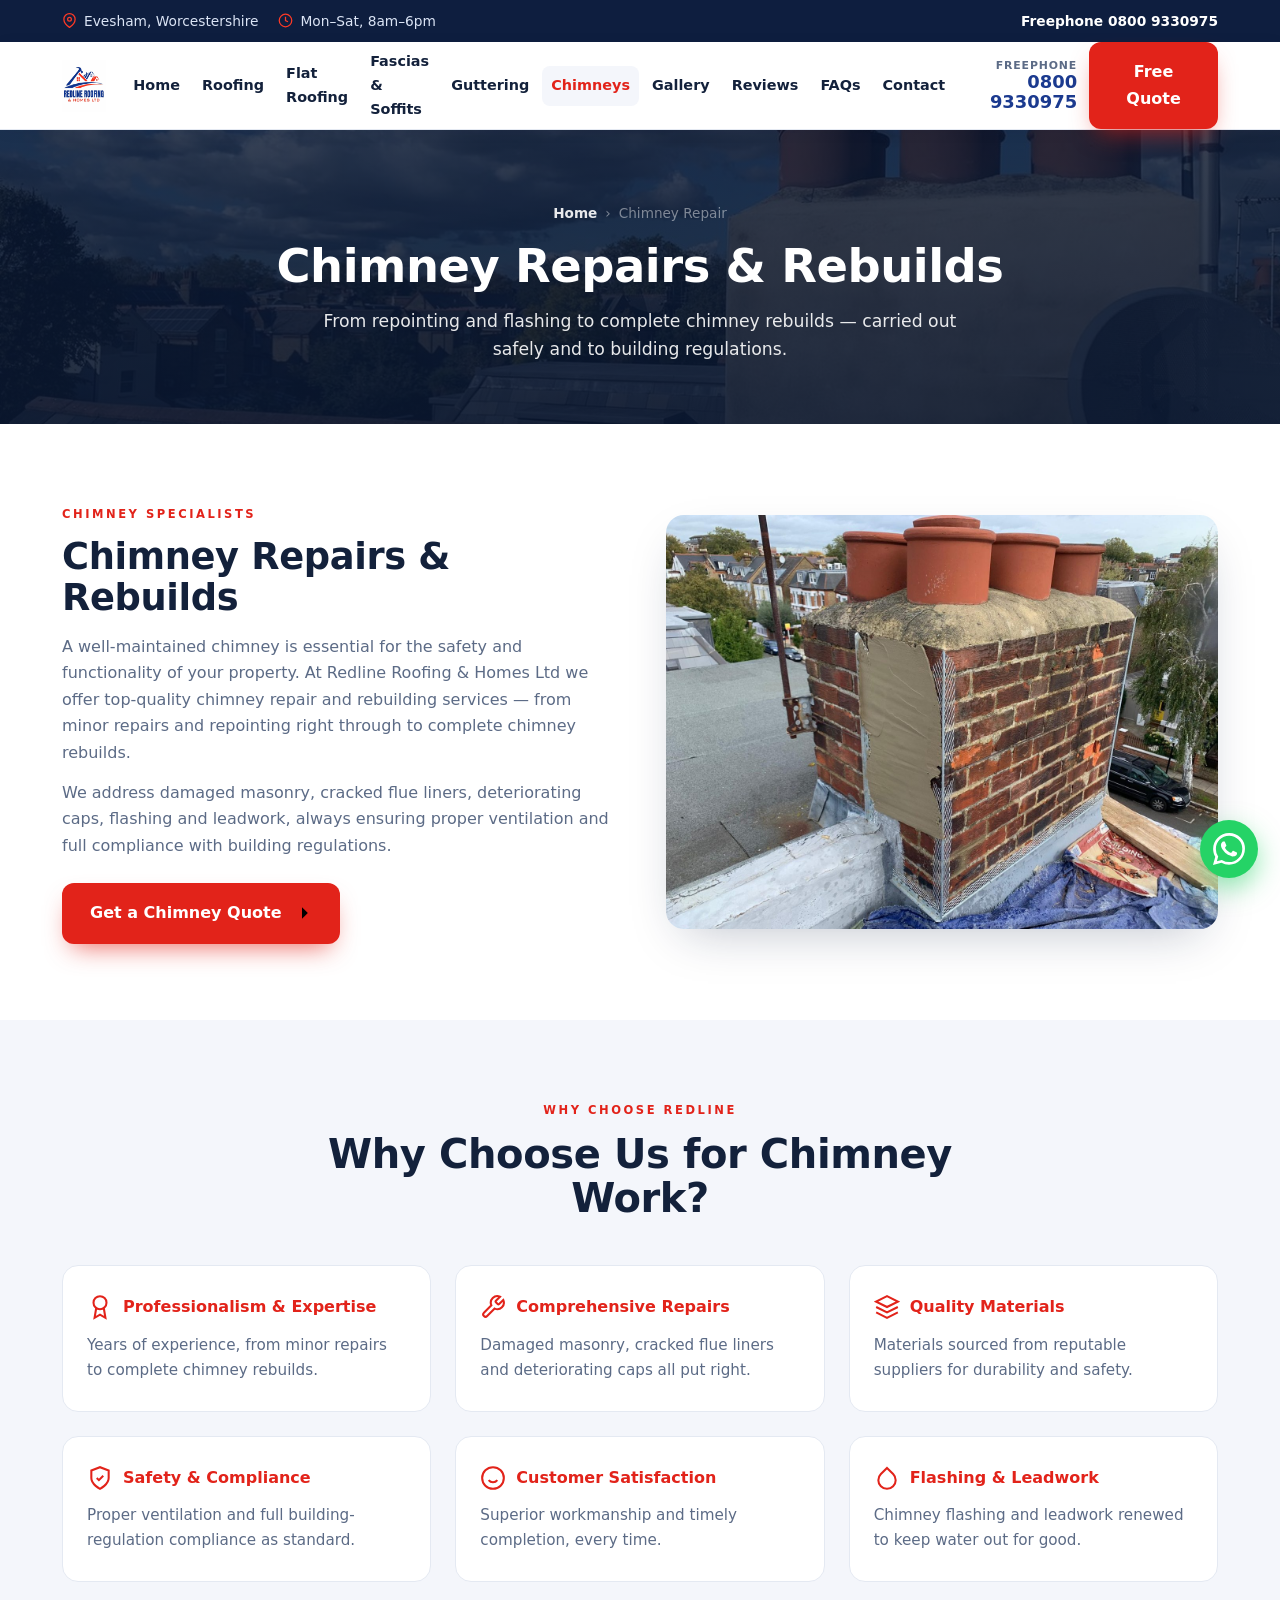
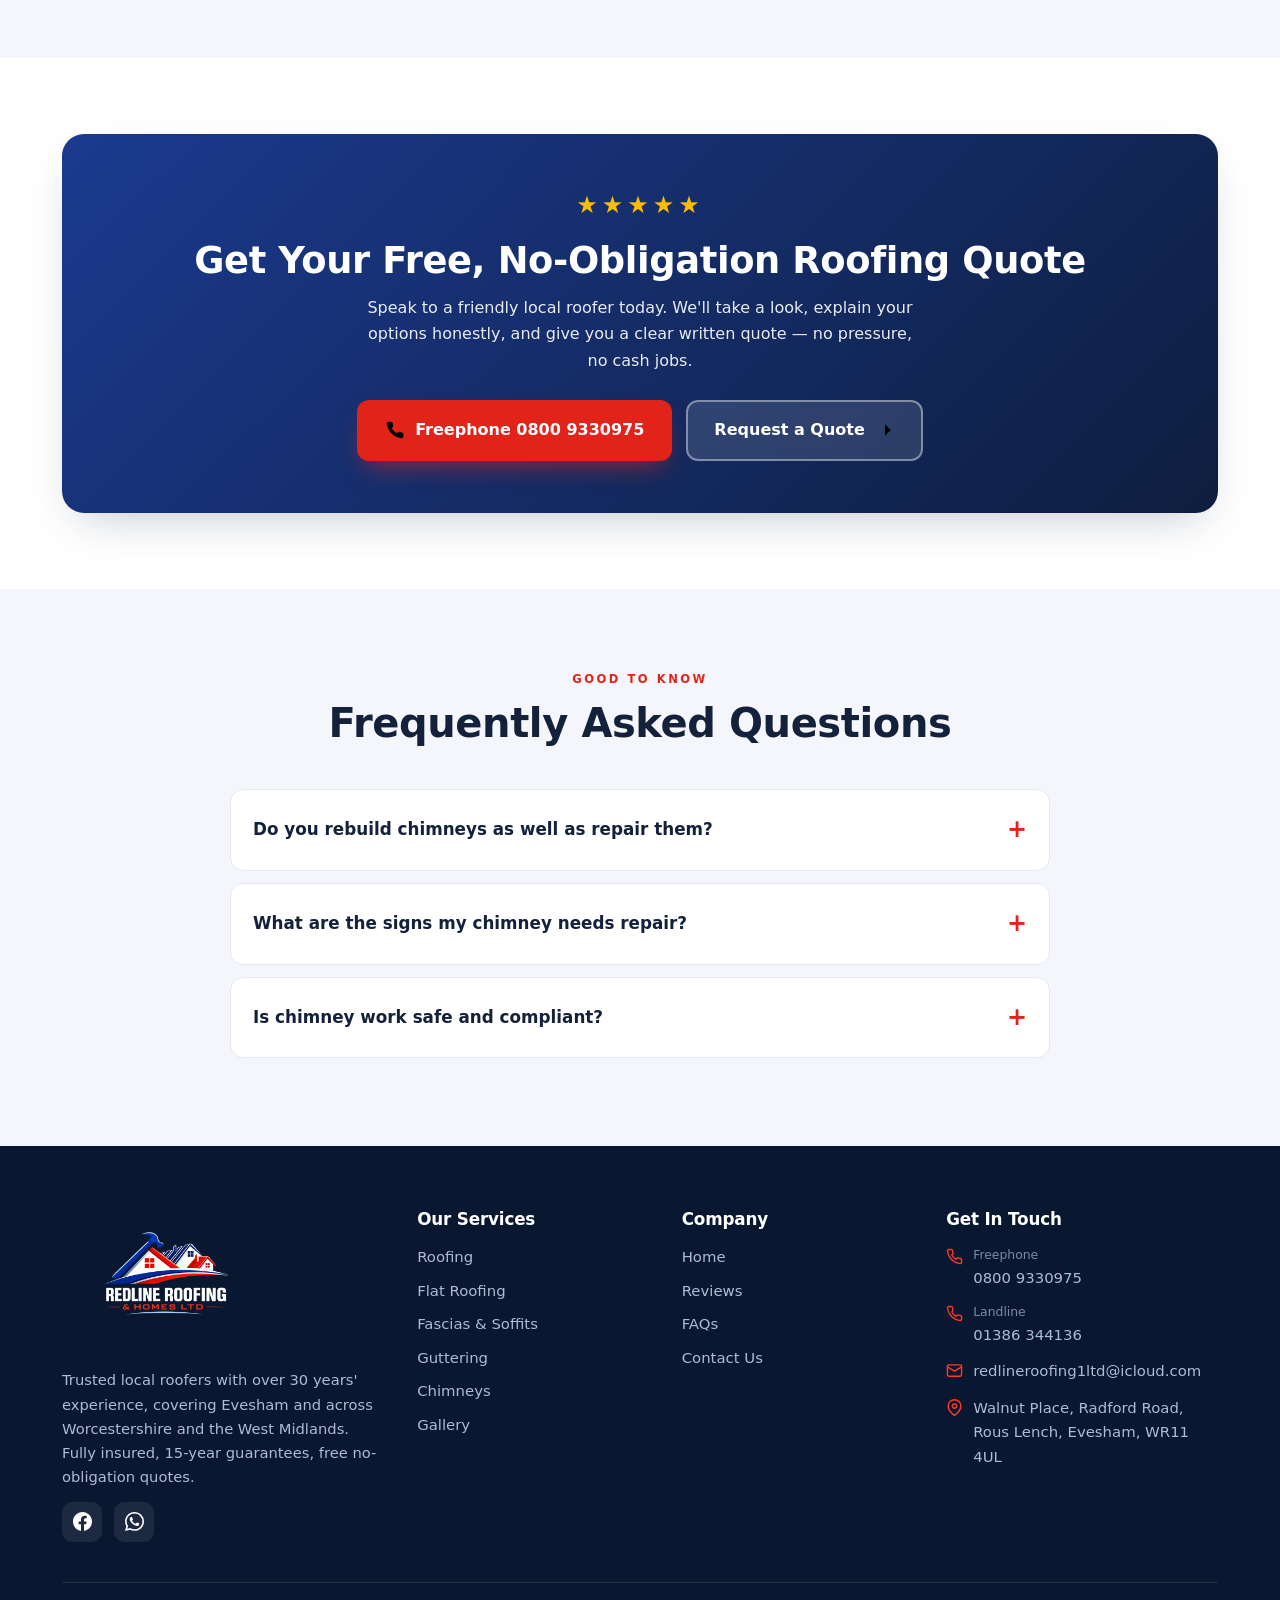
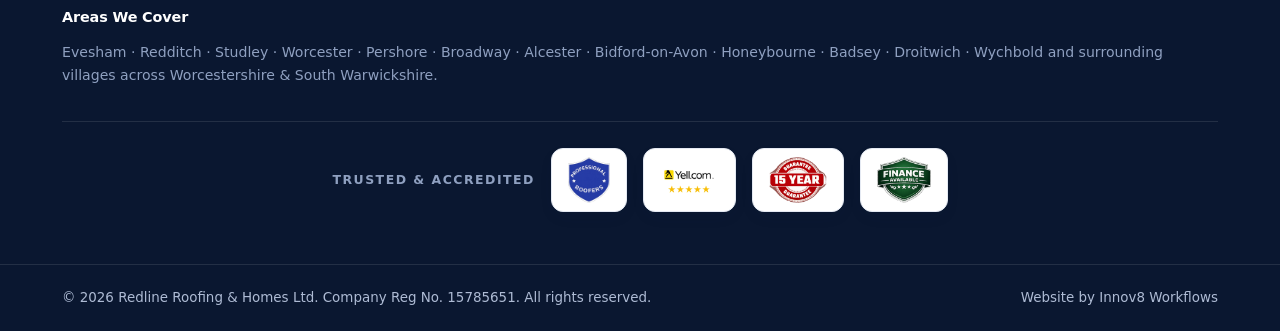
==== commit 8a9d9a6a: "Security: add Content-Security-Policy to all pages Generated pages had no CSP at all (only review.ht" ====
--- a/chimneys-repair/index.html
+++ b/chimneys-repair/index.html
@@ -1,5 +1,6 @@
 <!DOCTYPE html><html lang="en-GB"><head>
 <meta charset="UTF-8"><meta name="viewport" content="width=device-width, initial-scale=1.0">
+<meta http-equiv="Content-Security-Policy" content="default-src 'self'; base-uri 'self'; object-src 'none'; img-src 'self' data: https://www.googletagmanager.com https://*.google-analytics.com; media-src 'self'; style-src 'self' 'unsafe-inline' https://fonts.googleapis.com; font-src 'self' https://fonts.gstatic.com; script-src 'self' 'unsafe-inline' https://www.googletagmanager.com; connect-src 'self' https://script.google.com https://script.googleusercontent.com https://www.googletagmanager.com https://*.google-analytics.com https://*.analytics.google.com; form-action 'self'">
 <title>Chimney Repairs & Rebuilds | Evesham | Redline Roofing</title>
 <meta name="description" content="Chimney repairs, repointing, flashing & full rebuilds across Evesham & Worcestershire. Safe, building-reg compliant chimney work by fully insured roofers. Free quotes: 0800 9330975.">
 <link rel="canonical" href="https://www.redlineroofingandhomesltd.co.uk/chimneys-repair/">
@@ -7,10 +8,10 @@
 <meta name="theme-color" content="#0A1730">
 <meta property="og:type" content="website"><meta property="og:site_name" content="Redline Roofing & Homes Ltd">
 <meta property="og:title" content="Chimney Repairs & Rebuilds | Evesham | Redline Roofing"><meta property="og:description" content="Chimney repairs, repointing, flashing & full rebuilds across Evesham & Worcestershire. Safe, building-reg compliant chimney work by fully insured roofers. Free quotes: 0800 9330975.">
-<meta property="og:url" content="https://www.redlineroofingandhomesltd.co.uk/chimneys-repair/"><meta property="og:image" content="https://innov8-workflows.github.io/Redline-Roofing-Home/assets/img/og-home.jpg">
+<meta property="og:url" content="https://www.redlineroofingandhomesltd.co.uk/chimneys-repair/"><meta property="og:image" content="https://www.redlineroofingandhomesltd.co.uk/assets/img/og-home.jpg">
 <meta property="og:image:width" content="1200"><meta property="og:image:height" content="630">
 <meta property="og:image:alt" content="Redline Roofing &amp; Homes Ltd — trusted roofers in Evesham &amp; Worcestershire">
-<meta name="twitter:card" content="summary_large_image"><meta name="twitter:title" content="Chimney Repairs & Rebuilds | Evesham | Redline Roofing"><meta name="twitter:description" content="Chimney repairs, repointing, flashing & full rebuilds across Evesham & Worcestershire. Safe, building-reg compliant chimney work by fully insured roofers. Free quotes: 0800 9330975."><meta name="twitter:image" content="https://innov8-workflows.github.io/Redline-Roofing-Home/assets/img/og-home.jpg">
+<meta name="twitter:card" content="summary_large_image"><meta name="twitter:title" content="Chimney Repairs & Rebuilds | Evesham | Redline Roofing"><meta name="twitter:description" content="Chimney repairs, repointing, flashing & full rebuilds across Evesham & Worcestershire. Safe, building-reg compliant chimney work by fully insured roofers. Free quotes: 0800 9330975."><meta name="twitter:image" content="https://www.redlineroofingandhomesltd.co.uk/assets/img/og-home.jpg">
 <meta name="referrer" content="strict-origin-when-cross-origin">
 <link rel="icon" type="image/png" href="../assets/img/favicon.png"><link rel="apple-touch-icon" href="../assets/img/favicon.png">
 <link rel="preconnect" href="https://fonts.googleapis.com"><link rel="preconnect" href="https://fonts.gstatic.com" crossorigin>
@@ -99,4 +100,58 @@
 var qf=document.getElementById('quoteForm');
 if(qf){qf.addEventListener('submit',function(e){e.preventDefault();var f=this;var msg='New enquiry from the website%0a%0aName: '+encodeURIComponent(f.name.value)+'%0aPhone: '+encodeURIComponent(f.phone.value)+'%0aService: '+encodeURIComponent(f.service.value)+'%0aDetails: '+encodeURIComponent(f.message.value);window.open('https://wa.me/447547575441?text='+msg,'_blank');f.reset();var b=f.querySelector('button[type=submit]');b.textContent='Opening WhatsApp…';setTimeout(function(){b.textContent='Send My Enquiry'},2500);});}
 </script>
+<!-- Lead logger -> Google Sheet (Apps Script) -->
+<script>
+(function(){
+  var LEAD_URL='https://script.google.com/macros/s/AKfycbxzw7p2XNIn0cgzWnAfyxzSPaNN6l9PL2bSHvyesjcseEUmU2Z1HqtDaLNAItKTbBS9mA/exec';
+
+  /* NEVER navigator.sendBeacon here - it silently drops the /exec cross-origin
+     302 while returning true, so leads vanish with no error anywhere. */
+  function sendLead(d){
+    try{
+      d.page = location.pathname || '/';
+      fetch(LEAD_URL,{method:'POST',mode:'no-cors',keepalive:true,
+        headers:{'Content-Type':'text/plain;charset=UTF-8'},
+        body:JSON.stringify(d)});
+    }catch(e){}
+  }
+
+  function where(el){
+    if(!el||!el.closest) return 'page';
+    if(el.closest('.wa-float')) return 'whatsapp widget';
+    if(el.closest('.topbar')) return 'top bar';
+    if(el.closest('.nav')) return 'nav';
+    if(el.closest('.hero')) return 'hero';
+    if(el.closest('.page-hero')) return 'page hero';
+    if(el.closest('form')) return 'contact form';
+    if(el.closest('.finalcta')) return 'bottom CTA';
+    if(el.closest('.band')) return 'CTA band';
+    if(el.closest('.contact-info')) return 'contact details';
+    if(el.closest('footer')) return 'footer';
+    return 'page';
+  }
+
+  /* Capture phase, so the row is sent before the tel:/wa.me navigation
+     tears the page down. keepalive is what lets it survive unload. */
+  document.addEventListener('click',function(e){
+    var t=e.target; if(!t||!t.closest) return;
+    var a=t.closest('a'); if(!a) return;
+    var h=a.getAttribute('href')||'';
+    if(h.indexOf('tel:')===0){
+      sendLead({type:'Call click',phone:h.replace('tel:',''),source:where(a)});
+    } else if(h.indexOf('wa.me')>-1){
+      sendLead({type:'WhatsApp click',source:where(a)});
+    }
+  },true);
+
+  /* Capture phase on document fires BEFORE the form's own submit handler,
+     so the values are read before that handler calls f.reset(). */
+  document.addEventListener('submit',function(e){
+    var f=e.target; if(!f||f.id!=='quoteForm') return;
+    function v(id){var el=document.getElementById(id);return el?String(el.value||'').trim():'';}
+    sendLead({type:'Quote form',name:v('qname'),phone:v('qphone'),
+      service:v('qservice'),details:v('qmsg'),source:'contact form'});
+  },true);
+})();
+</script>
 </body></html>
